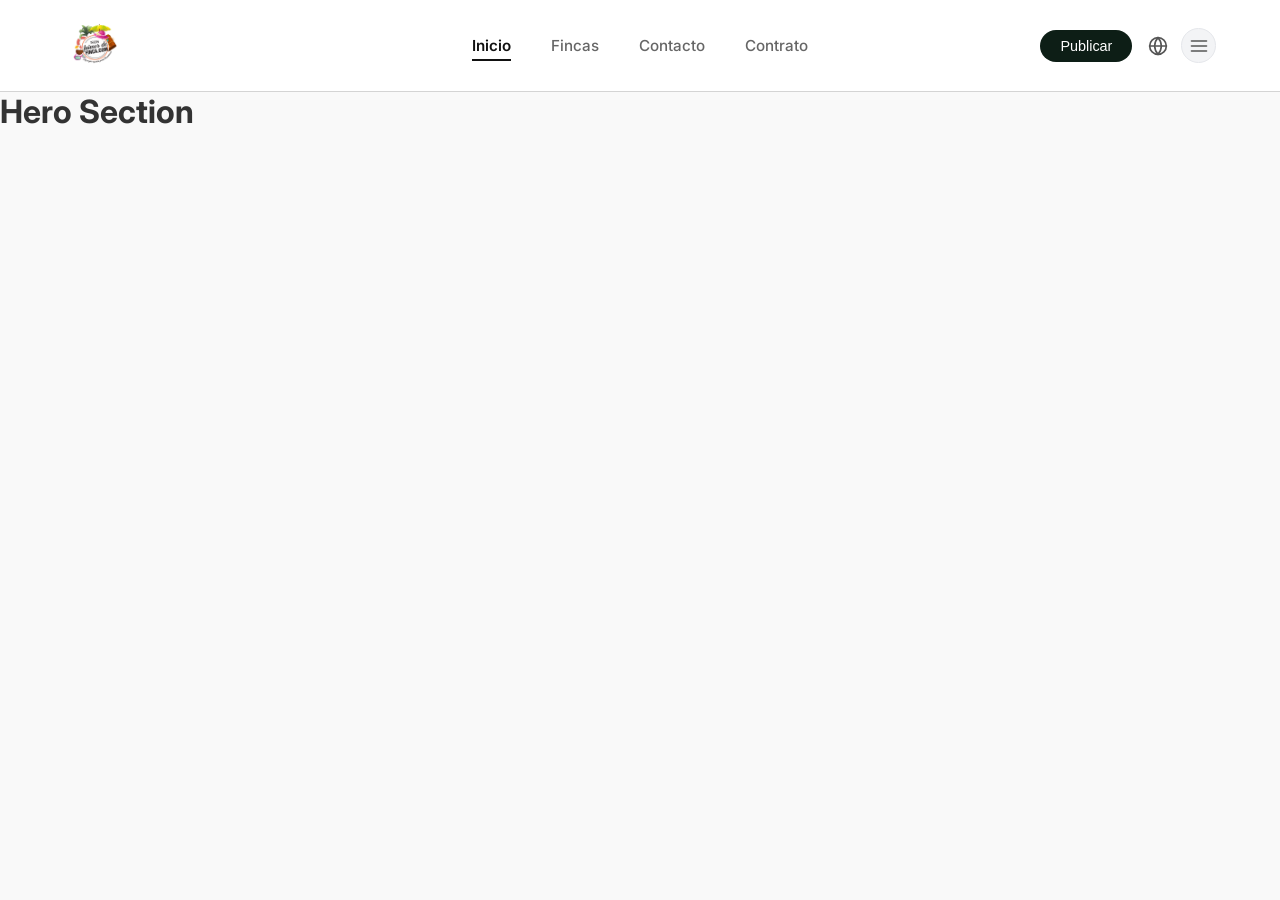
==== frontend/src/pages/auth/login.html @ cae6f1fe "Errors with nav, recording errors, and updating the css" ====
<!doctype html>
<html lang="en">

<head>
    <meta charset="UTF-8">
    <meta name="viewport"
        content="width=device-width, user-scalable=no, initial-scale=1.0, maximum-scale=1.0, minimum-scale=1.0">
    <meta http-equiv="X-UA-Compatible" content="ie=edge">
    <title>Nos Fuimos de Finca - Inicio de Sesión</title>
    <link href="https://fonts.googleapis.com/css2?family=Inter:wght@400;500;600&display=swap" rel="stylesheet">
    <link rel="stylesheet" href="./auth.css">
</head>

<body>
    <div class="ctx-c_nav">
        <nav class="ctx-nav_bar">
            <div class="ctx-c_nav_logo">
                <a href="index.html" class="logo">
                    <img src="/frontend/public/nf_logo_nf.png" alt="Nos Fuimos de Finca!">
                </a>
            </div>
            <div class="ctx-c_nav_main_options">
                <ul class="ctx-options">
                    <li class="active">Inicio</li>
                    <li>Fincas</li>
                    <li>Contacto</li>
                    <li>Contrato</li>
                </ul>
            </div>
            <div class="ctx-c_nav_actions">
                <button class="btn btn-dark">Publicar</button>
                <div class="nav-icons">
                    <details class="dropdown">
                        <summary>
                            <svg width="20" height="20" viewBox="0 0 24 24" fill="none" stroke="currentColor" stroke-width="2" stroke-linecap="round" stroke-linejoin="round"><circle cx="12" cy="12" r="10"></circle><line x1="2" y1="12" x2="22" y2="12"></line><path d="M12 2a15.3 15.3 0 0 1 4 10 15.3 15.3 0 0 1-4 10 15.3 15.3 0 0 1-4-10 15.3 15.3 0 0 1 4-10z"></path></svg>
                        </summary>
                        <ul>
                            <li><a href="#">Español</a></li>
                            <li><a href="#">English</a></li>
                        </ul>
                    </details>
                    <details class="dropdown">
                        <summary class="menu-btn">
                            <svg width="20" height="20" viewBox="0 0 24 24" fill="none" stroke="currentColor" stroke-width="2" stroke-linecap="round" stroke-linejoin="round"><line x1="3" y1="12" x2="21" y2="12"></line><line x1="3" y1="6" x2="21" y2="6"></line><line x1="3" y1="18" x2="21" y2="18"></line></svg>
                        </summary>
                        <ul>
                            <li><a href="#">Perfil</a></li>
                            <li><a href="#">Configuración</a></li>
                            <li><a href="#">Cerrar sesión</a></li>
                        </ul>
                    </details>
                </div>
            </div>
        </nav>
    </div>
    <div class="hero-section">
        <h1>Hero Section</h1>
    </div>
</body>

</html>
---- frontend/src/pages/auth/auth.css ----
/* Estructura de la pagina */

* {
    margin: 0;
    padding: 0;
    box-sizing: border-box;
}

html {
    width: 100%;
}

body {
    width: 100%;
    overflow-x: hidden;
}

body {
    font-family: 'Inter', sans-serif;
    background-color: #f9f9f9;
    color: #333;
}

/* Contenedor de la barra de navegación */

.ctx-c_nav {
    width: 100%;
    background-color: #ffffff;
    border-bottom: 1px solid #d4d4d4;
    position: sticky;
    z-index: 10;
}

.ctx-nav_bar {
    display: flex;
    align-items: center;
    margin: 0 auto;
    padding: 1rem 5%;
    /* Relative padding for better mobile/PC scaling */
    gap: 1rem;
}




/* Logo */

.ctx-c_nav_logo {
    flex: 1;
    display: flex;
    justify-content: flex-start;
}

.ctx-c_nav_logo .logo img {
    height: 55px;
    width: auto;
    object-fit: contain;
}

/* =========================================
   Main Navigation Links
========================================= */
.ctx-c_nav_main_options {
    display: flex;
    justify-content: center;
}

.ctx-options {
    display: flex;
    list-style: none;
    gap: 2.5rem;
}

.ctx-options li {
    font-size: 0.95rem;
    color: #666666;
    cursor: pointer;
    position: relative;
    font-weight: 500;
    transition: color 0.2s ease;
    white-space: nowrap;
    /* Prevents text from breaking into multiple lines */
}

.ctx-options li:hover {
    color: #111;
}

/* Active State matches the image */
.ctx-options li.active {
    color: #111;
    font-weight: 600;
}

.ctx-options li.active::after {
    content: '';
    position: absolute;
    bottom: -6px;
    left: 0;
    width: 100%;
    height: 2px;
    background-color: #111;
}

/* =========================================
   Right Actions (Button & Icons)
========================================= */
.ctx-c_nav_actions {
    flex: 1;
    display: flex;
    align-items: center;
    justify-content: flex-end;
    gap: 1rem;
}

/* Publicar Button */
.btn-dark {
    background-color: #0d1e16;
    color: #ffffff;
    border: none;
    padding: 0.5rem 1.25rem;
    border-radius: 50px;
    font-weight: 500;
    font-size: 0.9rem;
    cursor: pointer;
    transition: background-color 0.2s ease;
    white-space: nowrap;
}

.btn-dark:hover {
    background-color: #1a3c2c;
}

/* Icons Wrapper */
.nav-icons {
    display: flex;
    align-items: center;
    gap: 0.8rem;
}

/* Dropdowns */
.dropdown {
    position: relative;
}

.dropdown summary {
    list-style: none;
    cursor: pointer;
    display: flex;
    align-items: center;
    justify-content: center;
    color: #555;
    transition: color 0.2s ease;
}

.dropdown summary::-webkit-details-marker {
    display: none;
}

.dropdown summary:hover {
    color: #111;
}

.menu-btn {
    background-color: #f3f4f6;
    padding: 0.4rem;
    border-radius: 50%;
    border: 1px solid #e5e7eb;
}

.menu-btn:hover {
    box-shadow: 0 2px 5px rgba(0, 0, 0, 0.1);
}

.dropdown ul {
    position: absolute;
    top: 150%;
    right: 0;
    background: white;
    list-style: none;
    padding: 0.5rem 0;
    border-radius: 8px;
    box-shadow: 0 4px 12px rgba(0, 0, 0, 0.1);
    min-width: 150px;
    z-index: 10;
}

.dropdown ul li a {
    display: block;
    padding: 0.5rem 1rem;
    color: #333;
    text-decoration: none;
    font-size: 0.9rem;
}

.dropdown ul li a:hover {
    background-color: #f9f9f9;
}

/* =========================================
   Responsive Design (Media Queries)
========================================= */

/* Tablet & Smaller Screens */
@media screen and (max-width: 992px) {
    .ctx-options {
        gap: 1.5rem;
    }

    .ctx-nav_bar {
        padding: 1rem 4%;
    }
}

/* Mobile Devices */
@media screen and (max-width: 768px) {
    .ctx-c_nav_main_options {
        display: none;
        /* Hides the center menu on mobile to prevent layout breaking */
    }

    .ctx-nav_bar {
        padding: 0.8rem 1.5rem;
    }

    .btn-dark {
        padding: 0.4rem 1rem;
        font-size: 0.85rem;
    }

    .ctx-c_nav_logo .logo img {
        height: 35px;
        /* Scaled down slightly for mobile */
    }
}

@media screen and (max-width: 480px) {
    .ctx-nav_bar {
        padding: 0.8rem 1rem;
    }

    .nav-icons {
        gap: 0.5rem;
    }
}
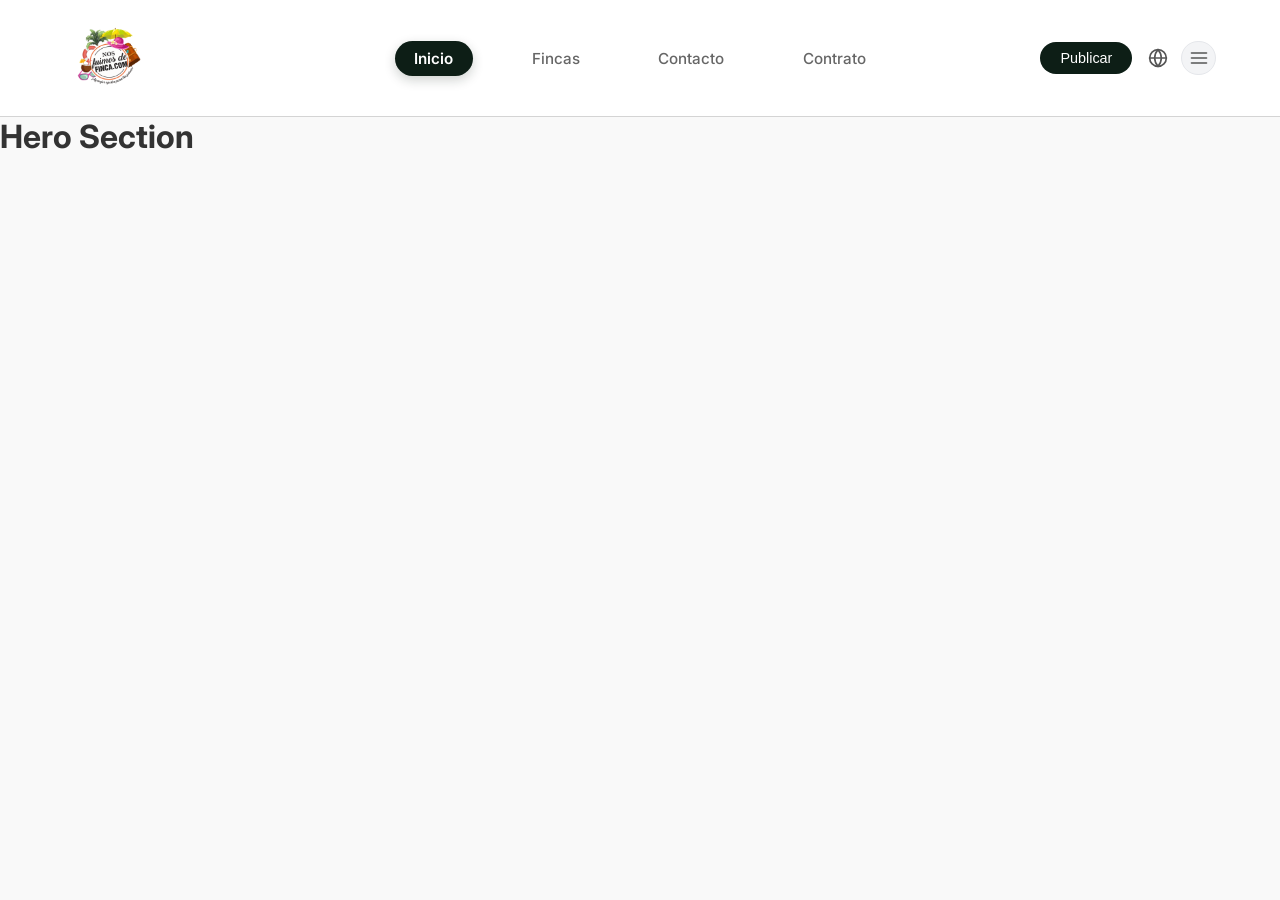
==== commit f92a2354: "Solving bugs with nav bar, and creating the login section" ====
--- a/frontend/src/pages/auth/login.html
+++ b/frontend/src/pages/auth/login.html
@@ -16,7 +16,7 @@
         <nav class="ctx-nav_bar">
             <div class="ctx-c_nav_logo">
                 <a href="index.html" class="logo">
-                    <img src="/frontend/public/nf_logo_nf.png" alt="Nos Fuimos de Finca!">
+                    <img src="/frontend/public/nf_logo_nf.png" alt="Nos Fuimos de Finca!" height="55px" width="auto">
                 </a>
             </div>
             <div class="ctx-c_nav_main_options">
@@ -32,7 +32,14 @@
                 <div class="nav-icons">
                     <details class="dropdown">
                         <summary>
-                            <svg width="20" height="20" viewBox="0 0 24 24" fill="none" stroke="currentColor" stroke-width="2" stroke-linecap="round" stroke-linejoin="round"><circle cx="12" cy="12" r="10"></circle><line x1="2" y1="12" x2="22" y2="12"></line><path d="M12 2a15.3 15.3 0 0 1 4 10 15.3 15.3 0 0 1-4 10 15.3 15.3 0 0 1-4-10 15.3 15.3 0 0 1 4-10z"></path></svg>
+                            <svg width="20" height="20" viewBox="0 0 24 24" fill="none" stroke="currentColor"
+                                stroke-width="2" stroke-linecap="round" stroke-linejoin="round">
+                                <circle cx="12" cy="12" r="10"></circle>
+                                <line x1="2" y1="12" x2="22" y2="12"></line>
+                                <path
+                                    d="M12 2a15.3 15.3 0 0 1 4 10 15.3 15.3 0 0 1-4 10 15.3 15.3 0 0 1-4-10 15.3 15.3 0 0 1 4-10z">
+                                </path>
+                            </svg>
                         </summary>
                         <ul>
                             <li><a href="#">Español</a></li>
@@ -41,7 +48,12 @@
                     </details>
                     <details class="dropdown">
                         <summary class="menu-btn">
-                            <svg width="20" height="20" viewBox="0 0 24 24" fill="none" stroke="currentColor" stroke-width="2" stroke-linecap="round" stroke-linejoin="round"><line x1="3" y1="12" x2="21" y2="12"></line><line x1="3" y1="6" x2="21" y2="6"></line><line x1="3" y1="18" x2="21" y2="18"></line></svg>
+                            <svg width="20" height="20" viewBox="0 0 24 24" fill="none" stroke="currentColor"
+                                stroke-width="2" stroke-linecap="round" stroke-linejoin="round">
+                                <line x1="3" y1="12" x2="21" y2="12"></line>
+                                <line x1="3" y1="6" x2="21" y2="6"></line>
+                                <line x1="3" y1="18" x2="21" y2="18"></line>
+                            </svg>
                         </summary>
                         <ul>
                             <li><a href="#">Perfil</a></li>
--- a/frontend/src/pages/auth/auth.css
+++ b/frontend/src/pages/auth/auth.css
@@ -36,12 +36,8 @@
     align-items: center;
     margin: 0 auto;
     padding: 1rem 5%;
-    /* Relative padding for better mobile/PC scaling */
     gap: 1rem;
 }
-
-
-
 
 /* Logo */
 
@@ -52,14 +48,14 @@
 }
 
 .ctx-c_nav_logo .logo img {
-    height: 55px;
+    height: 80px;
     width: auto;
     object-fit: contain;
 }
 
-/* =========================================
-   Main Navigation Links
-========================================= */
+/* Main Navigation Links */
+
+
 .ctx-c_nav_main_options {
     display: flex;
     justify-content: center;
@@ -77,29 +73,25 @@
     cursor: pointer;
     position: relative;
     font-weight: 500;
-    transition: color 0.2s ease;
+    transition: all 0.3s ease;
     white-space: nowrap;
+    padding: 0.5rem 1.2rem;
+    border-radius: 50px;
     /* Prevents text from breaking into multiple lines */
 }
 
 .ctx-options li:hover {
-    color: #111;
+    color: #0d1e16;
+    background-color: rgba(13, 30, 22, 0.05);
+    transform: translateY(-2px);
 }
 
 /* Active State matches the image */
 .ctx-options li.active {
-    color: #111;
+    color: #ffffff;
     font-weight: 600;
-}
-
-.ctx-options li.active::after {
-    content: '';
-    position: absolute;
-    bottom: -6px;
-    left: 0;
-    width: 100%;
-    height: 2px;
-    background-color: #111;
+    background-color: #0d1e16;
+    box-shadow: 0 4px 12px rgba(13, 30, 22, 0.2);
 }
 
 /* =========================================
@@ -215,12 +207,39 @@
 /* Mobile Devices */
 @media screen and (max-width: 768px) {
     .ctx-c_nav_main_options {
-        display: none;
-        /* Hides the center menu on mobile to prevent layout breaking */
+        order: 3;
+        flex: 1 1 100%;
+        margin-top: 1rem;
+        overflow-x: auto;
+        -webkit-overflow-scrolling: touch;
+        justify-content: flex-start;
+    }
+    
+    /* Scrollbar styling para mobile */
+    .ctx-c_nav_main_options::-webkit-scrollbar {
+        height: 4px;
+    }
+    .ctx-c_nav_main_options::-webkit-scrollbar-thumb {
+        background: #e5e7eb;
+        border-radius: 4px;
+    }
+
+    .ctx-options {
+        gap: 1.5rem;
+        justify-content: flex-start;
+        width: max-content;
+        padding: 0.5rem 1rem 1rem 1rem;
+        margin: 0;
+    }
+
+    .ctx-options li {
+        font-size: 1.15rem;
+        padding: 0.6rem 1.5rem;
     }
 
     .ctx-nav_bar {
         padding: 0.8rem 1.5rem;
+        flex-wrap: wrap;
     }
 
     .btn-dark {
@@ -229,7 +248,7 @@
     }
 
     .ctx-c_nav_logo .logo img {
-        height: 35px;
+        height: 60px;
         /* Scaled down slightly for mobile */
     }
 }
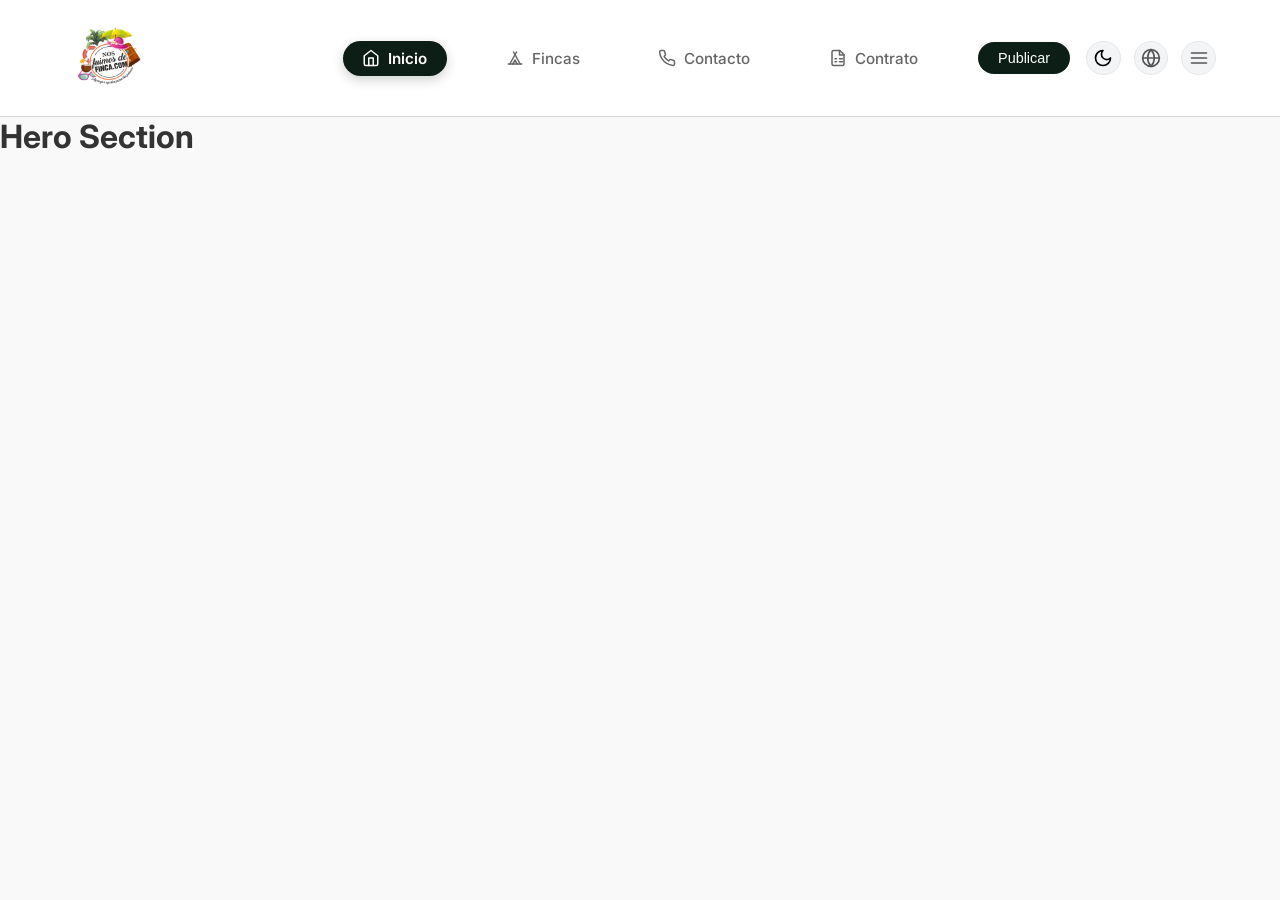
==== commit 333b34c6: "Adding icons to nav bar and new options to nav" ====
--- a/frontend/src/pages/auth/login.html
+++ b/frontend/src/pages/auth/login.html
@@ -8,7 +8,7 @@
     <meta http-equiv="X-UA-Compatible" content="ie=edge">
     <title>Nos Fuimos de Finca - Inicio de Sesión</title>
     <link href="https://fonts.googleapis.com/css2?family=Inter:wght@400;500;600&display=swap" rel="stylesheet">
-    <link rel="stylesheet" href="./auth.css">
+    <link rel="stylesheet" href="./login.css">
 </head>
 
 <body>
@@ -21,17 +21,60 @@
             </div>
             <div class="ctx-c_nav_main_options">
                 <ul class="ctx-options">
-                    <li class="active">Inicio</li>
-                    <li>Fincas</li>
-                    <li>Contacto</li>
-                    <li>Contrato</li>
+                    <li class="active">
+                        <svg width="18" height="18" viewBox="0 0 24 24" fill="none" stroke="currentColor"
+                            stroke-width="2" stroke-linecap="round" stroke-linejoin="round">
+                            <path d="m3 9 9-7 9 7v11a2 2 0 0 1-2 2H5a2 2 0 0 1-2-2z" />
+                            <polyline points="9 22 9 12 15 12 15 22" />
+                        </svg>
+                        Inicio
+                    </li>
+                    <li>
+                        <svg width="18" height="18" viewBox="0 0 24 24" fill="none" stroke="currentColor"
+                            stroke-width="2" stroke-linecap="round" stroke-linejoin="round">
+                            <path d="M19 20 10 4" />
+                            <path d="m5 20 9-16" />
+                            <path d="M3 20h18" />
+                            <path d="m12 15-3 5" />
+                            <path d="m12 15 3 5" />
+                        </svg>
+                        Fincas
+                    </li>
+                    <li>
+                        <svg width="18" height="18" viewBox="0 0 24 24" fill="none" stroke="currentColor"
+                            stroke-width="2" stroke-linecap="round" stroke-linejoin="round">
+                            <path
+                                d="M22 16.92v3a2 2 0 0 1-2.18 2 19.79 19.79 0 0 1-8.63-3.07 19.5 19.5 0 0 1-6-6 19.79 19.79 0 0 1-3.07-8.67A2 2 0 0 1 4.11 2h3a2 2 0 0 1 2 1.72 12.84 12.84 0 0 0 .7 2.81 2 2 0 0 1-.45 2.11L8.09 9.91a16 16 0 0 0 6 6l1.27-1.27a2 2 0 0 1 2.11-.45 12.84 12.84 0 0 0 2.81.7A2 2 0 0 1 22 16.92z" />
+                        </svg>
+                        Contacto
+                    </li>
+                    <li>
+                        <svg width="18" height="18" viewBox="0 0 24 24" fill="none" stroke="currentColor"
+                            stroke-width="2" stroke-linecap="round" stroke-linejoin="round">
+                            <path d="M14.5 2H6a2 2 0 0 0-2 2v16a2 2 0 0 0 2 2h12a2 2 0 0 0 2-2V7.5L14.5 2z" />
+                            <polyline points="14 2 14 8 20 8" />
+                            <path d="M8 13h2" />
+                            <path d="M8 17h2" />
+                            <path d="M14 13h4" />
+                            <path d="M14 17h4" />
+                        </svg>
+                        Contrato
+                    </li>
                 </ul>
             </div>
             <div class="ctx-c_nav_actions">
                 <button class="btn btn-dark">Publicar</button>
                 <div class="nav-icons">
-                    <details class="dropdown">
-                        <summary>
+                    <!-- Botón de Modo Oscuro/Claro -->
+                    <button class="theme-toggle menu-btn" aria-label="Cambiar tema">
+                        <svg class="moon-icon" width="20" height="20" viewBox="0 0 24 24" fill="none"
+                            stroke="currentColor" stroke-width="2" stroke-linecap="round" stroke-linejoin="round">
+                            <path d="M12 3a6 6 0 0 0 9 9 9 9 0 1 1-9-9Z" />
+                        </svg>
+                    </button>
+
+                    <div class="dropdown">
+                        <div class="dropdown-trigger menu-btn">
                             <svg width="20" height="20" viewBox="0 0 24 24" fill="none" stroke="currentColor"
                                 stroke-width="2" stroke-linecap="round" stroke-linejoin="round">
                                 <circle cx="12" cy="12" r="10"></circle>
@@ -40,27 +83,26 @@
                                     d="M12 2a15.3 15.3 0 0 1 4 10 15.3 15.3 0 0 1-4 10 15.3 15.3 0 0 1-4-10 15.3 15.3 0 0 1 4-10z">
                                 </path>
                             </svg>
-                        </summary>
+                        </div>
                         <ul>
                             <li><a href="#">Español</a></li>
                             <li><a href="#">English</a></li>
                         </ul>
-                    </details>
-                    <details class="dropdown">
-                        <summary class="menu-btn">
+                    </div>
+                    <div class="dropdown">
+                        <div class="dropdown-trigger menu-btn">
                             <svg width="20" height="20" viewBox="0 0 24 24" fill="none" stroke="currentColor"
                                 stroke-width="2" stroke-linecap="round" stroke-linejoin="round">
                                 <line x1="3" y1="12" x2="21" y2="12"></line>
                                 <line x1="3" y1="6" x2="21" y2="6"></line>
                                 <line x1="3" y1="18" x2="21" y2="18"></line>
                             </svg>
-                        </summary>
+                        </div>
                         <ul>
-                            <li><a href="#">Perfil</a></li>
-                            <li><a href="#">Configuración</a></li>
-                            <li><a href="#">Cerrar sesión</a></li>
+                            <li><a href="#">Iniciar Sesion</a></li>
+                            <li><a href="#">Registrarse</a></li>
                         </ul>
-                    </details>
+                    </div>
                 </div>
             </div>
         </nav>
--- a/frontend/src/pages/auth/login.css
+++ b/frontend/src/pages/auth/login.css
@@ -0,0 +1,287 @@
+/* Estructura de la pagina */
+
+* {
+    margin: 0;
+    padding: 0;
+    box-sizing: border-box;
+}
+
+html {
+    width: 100%;
+}
+
+body {
+    width: 100%;
+    overflow-x: hidden;
+}
+
+body {
+    font-family: 'Inter', sans-serif;
+    background-color: #f9f9f9;
+    color: #333;
+}
+
+/* Contenedor de la barra de navegación */
+
+.ctx-c_nav {
+    width: 100%;
+    background-color: #ffffff;
+    border-bottom: 1px solid #d4d4d4;
+    position: sticky;
+    z-index: 10;
+}
+
+.ctx-nav_bar {
+    display: flex;
+    align-items: center;
+    margin: 0 auto;
+    padding: 1rem 5%;
+    gap: 1rem;
+}
+
+/* Logo */
+
+.ctx-c_nav_logo {
+    flex: 1;
+    display: flex;
+    justify-content: flex-start;
+}
+
+.ctx-c_nav_logo .logo img {
+    height: 80px;
+    width: auto;
+    object-fit: contain;
+}
+
+/* Main Navigation Links */
+
+
+.ctx-c_nav_main_options {
+    display: flex;
+    justify-content: center;
+}
+
+.ctx-options {
+    display: flex;
+    list-style: none;
+    gap: 2.5rem;
+}
+
+.ctx-options li {
+    display: flex;
+    align-items: center;
+    gap: 0.5rem;
+    font-size: 0.95rem;
+    color: #666666;
+    cursor: pointer;
+    position: relative;
+    font-weight: 500;
+    transition: all 0.3s ease;
+    white-space: nowrap;
+    padding: 0.5rem 1.2rem;
+    border-radius: 50px;
+}
+
+.ctx-options li:hover {
+    color: #0d1e16;
+    background-color: rgba(13, 30, 22, 0.05);
+    transform: translateY(-2px);
+}
+
+/* Active State matches the image */
+.ctx-options li.active {
+    color: #ffffff;
+    font-weight: 600;
+    background-color: #0d1e16;
+    box-shadow: 0 4px 12px rgba(13, 30, 22, 0.2);
+}
+
+/* =========================================
+   Right Actions (Button & Icons)
+========================================= */
+.ctx-c_nav_actions {
+    flex: 1;
+    display: flex;
+    align-items: center;
+    justify-content: flex-end;
+    gap: 1rem;
+}
+
+/* Publicar Button */
+.btn-dark {
+    background-color: #0d1e16;
+    color: #ffffff;
+    border: none;
+    padding: 0.5rem 1.25rem;
+    border-radius: 50px;
+    font-weight: 500;
+    font-size: 0.9rem;
+    cursor: pointer;
+    transition: background-color 0.2s ease;
+    white-space: nowrap;
+}
+
+.btn-dark:hover {
+    background-color: #1a3c2c;
+}
+
+/* Icons Wrapper */
+.nav-icons {
+    display: flex;
+    align-items: center;
+    gap: 0.8rem;
+}
+
+/* Dropdowns */
+.dropdown {
+    position: relative;
+}
+
+.dropdown-trigger {
+    cursor: pointer;
+    display: flex;
+    align-items: center;
+    justify-content: center;
+    color: #555;
+    transition: color 0.2s ease;
+}
+
+.dropdown-trigger:hover {
+    color: #111;
+}
+
+.menu-btn {
+    background-color: #f3f4f6;
+    padding: 0.4rem;
+    border-radius: 50%;
+    border: 1px solid #e5e7eb;
+    cursor: pointer;
+    display: flex;
+    align-items: center;
+    justify-content: center;
+}
+
+.menu-btn:hover {
+    box-shadow: 0 2px 5px rgba(0, 0, 0, 0.1);
+}
+
+.dropdown ul {
+    position: absolute;
+    top: 100%;
+    right: 0;
+    background: white;
+    list-style: none;
+    padding: 0.5rem 0;
+    margin-top: 0.5rem;
+    border-radius: 8px;
+    box-shadow: 0 4px 12px rgba(0, 0, 0, 0.1);
+    min-width: 150px;
+    z-index: 10;
+    
+    visibility: hidden;
+    opacity: 0;
+    transform: translateY(10px);
+    transition: all 0.2s ease;
+}
+
+/* Puente invisible para mantener el hover en el espacio vacío */
+.dropdown ul::before {
+    content: '';
+    position: absolute;
+    top: -0.5rem;
+    left: 0;
+    width: 100%;
+    height: 0.5rem;
+}
+
+.dropdown:hover ul {
+    visibility: visible;
+    opacity: 1;
+    transform: translateY(0);
+}
+
+.dropdown ul li a {
+    display: block;
+    padding: 0.5rem 1rem;
+    color: #333;
+    text-decoration: none;
+    font-size: 0.9rem;
+}
+
+.dropdown ul li a:hover {
+    background-color: #f9f9f9;
+}
+
+/* =========================================
+   Responsive Design (Media Queries)
+========================================= */
+
+/* Tablet & Smaller Screens */
+@media screen and (max-width: 992px) {
+    .ctx-options {
+        gap: 1.5rem;
+    }
+
+    .ctx-nav_bar {
+        padding: 1rem 4%;
+    }
+}
+
+/* Mobile Devices */
+@media screen and (max-width: 768px) {
+    .ctx-c_nav_main_options {
+        order: 3;
+        flex: 1 1 100%;
+        margin-top: 1rem;
+        overflow-x: auto;
+        -webkit-overflow-scrolling: touch;
+        justify-content: flex-start;
+    }
+    
+    /* Scrollbar styling para mobile */
+    .ctx-c_nav_main_options::-webkit-scrollbar {
+        height: 4px;
+    }
+    .ctx-c_nav_main_options::-webkit-scrollbar-thumb {
+        background: #e5e7eb;
+        border-radius: 4px;
+    }
+
+    .ctx-options {
+        gap: 1.5rem;
+        justify-content: flex-start;
+        width: max-content;
+        padding: 0.5rem 1rem 1rem 1rem;
+        margin: 0;
+    }
+
+    .ctx-options li {
+        font-size: 1.15rem;
+        padding: 0.6rem 1.5rem;
+    }
+
+    .ctx-nav_bar {
+        padding: 0.8rem 1.5rem;
+        flex-wrap: wrap;
+    }
+
+    .btn-dark {
+        padding: 0.4rem 1rem;
+        font-size: 0.85rem;
+    }
+
+    .ctx-c_nav_logo .logo img {
+        height: 60px;
+        /* Scaled down slightly for mobile */
+    }
+}
+
+@media screen and (max-width: 480px) {
+    .ctx-nav_bar {
+        padding: 0.8rem 1rem;
+    }
+
+    .nav-icons {
+        gap: 0.5rem;
+    }
+}
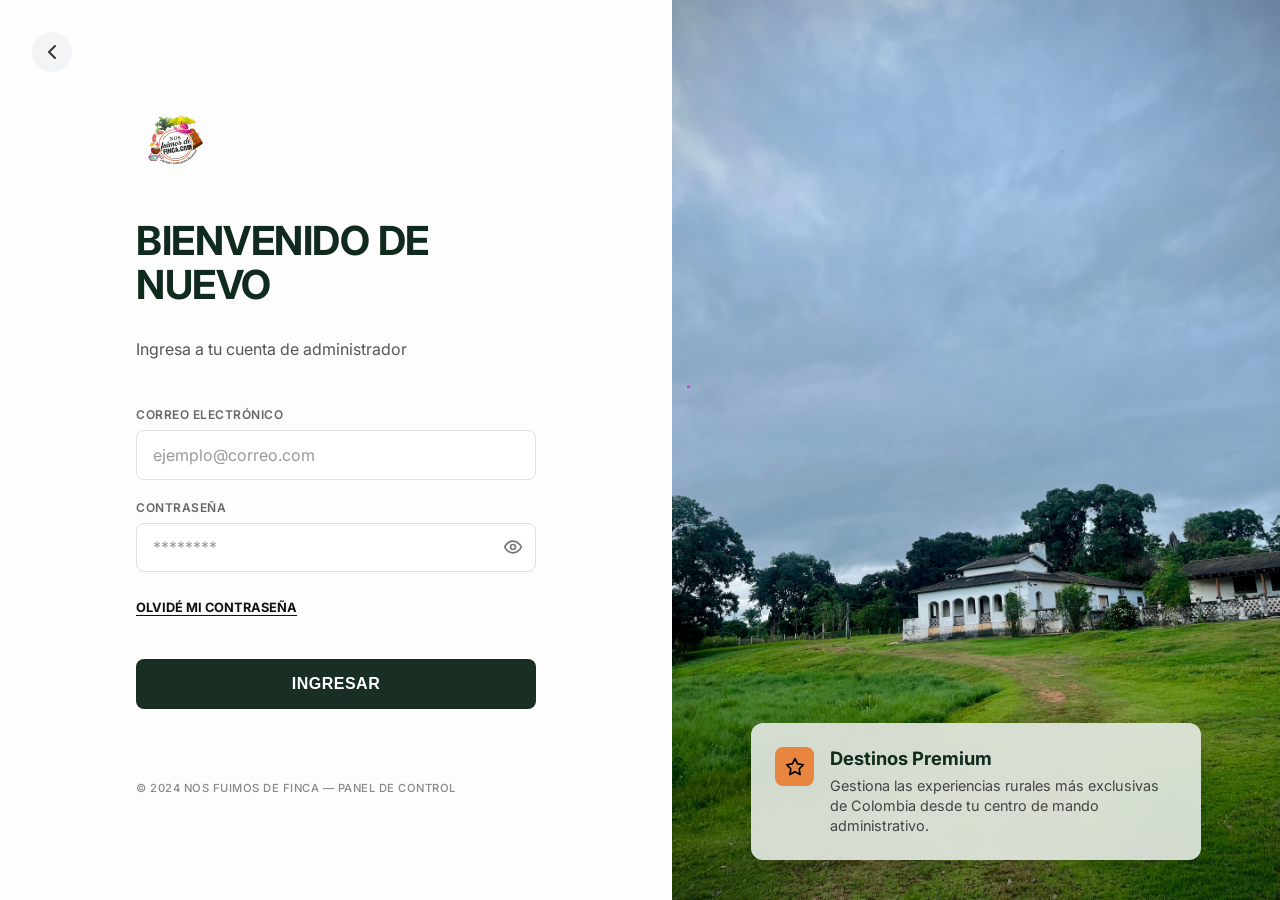
==== commit ae8a2eda: "Loggin adding" ====
--- a/frontend/src/pages/auth/login.html
+++ b/frontend/src/pages/auth/login.html
@@ -7,109 +7,71 @@
         content="width=device-width, user-scalable=no, initial-scale=1.0, maximum-scale=1.0, minimum-scale=1.0">
     <meta http-equiv="X-UA-Compatible" content="ie=edge">
     <title>Nos Fuimos de Finca - Inicio de Sesión</title>
-    <link href="https://fonts.googleapis.com/css2?family=Inter:wght@400;500;600&display=swap" rel="stylesheet">
+    <link href="https://fonts.googleapis.com/css2?family=Inter:wght@400;500;600;700&display=swap" rel="stylesheet">
     <link rel="stylesheet" href="./login.css">
 </head>
 
 <body>
-    <div class="ctx-c_nav">
-        <nav class="ctx-nav_bar">
-            <div class="ctx-c_nav_logo">
-                <a href="index.html" class="logo">
-                    <img src="/frontend/public/nf_logo_nf.png" alt="Nos Fuimos de Finca!" height="55px" width="auto">
-                </a>
+    <main class="auth-split">
+        <!-- Botón Volver -->
+        <a href="index.html" class="back-arrow" aria-label="Volver">
+            <svg width="24" height="24" viewBox="0 0 24 24" fill="none" stroke="currentColor" stroke-width="2" stroke-linecap="round" stroke-linejoin="round"><path d="m15 18-6-6 6-6"/></svg>
+        </a>
+        
+        <div class="auth-split-login">
+            <div class="login-form-container">
+                <div class="login-logo">
+                    <img src="/frontend/public/nf_logo_nf.png" alt="Nos Fuimos de Finca">
+                </div>
+                
+                <h1 class="login-title">BIENVENIDO DE<br>NUEVO</h1>
+                <p class="login-subtitle">Ingresa a tu cuenta de administrador</p>
+                
+                <form action="#" method="POST" class="login-form">
+                    <div class="form-group">
+                        <label for="email">CORREO ELECTRÓNICO</label>
+                        <input type="email" id="email" name="email" placeholder="ejemplo@correo.com" autocomplete="email" required>
+                    </div>
+                    
+                    <div class="form-group">
+                        <label for="password">CONTRASEÑA</label>
+                        <div class="password-wrapper">
+                            <input type="password" id="password" name="password" placeholder="********" autocomplete="current-password" required>
+                            <button type="button" class="toggle-password" aria-label="Mostrar contraseña">
+                                <svg width="20" height="20" viewBox="0 0 24 24" fill="none" stroke="currentColor" stroke-width="2" stroke-linecap="round" stroke-linejoin="round"><path d="M2 12s3-7 10-7 10 7 10 7-3 7-10 7-10-7-10-7Z"/><circle cx="12" cy="12" r="3"/></svg>
+                            </button>
+                        </div>
+                    </div>
+                    
+                    <a href="#" class="forgot-password">OLVIDÉ MI CONTRASEÑA</a>
+                    
+                    <button type="submit" class="btn-submit">INGRESAR</button>
+                </form>
+                
+                <p class="login-footer">© 2024 NOS FUIMOS DE FINCA — PANEL DE CONTROL</p>
             </div>
-            <div class="ctx-c_nav_main_options">
-                <ul class="ctx-options">
-                    <li class="active">
-                        <svg width="18" height="18" viewBox="0 0 24 24" fill="none" stroke="currentColor"
-                            stroke-width="2" stroke-linecap="round" stroke-linejoin="round">
-                            <path d="m3 9 9-7 9 7v11a2 2 0 0 1-2 2H5a2 2 0 0 1-2-2z" />
-                            <polyline points="9 22 9 12 15 12 15 22" />
-                        </svg>
-                        Inicio
-                    </li>
-                    <li>
-                        <svg width="18" height="18" viewBox="0 0 24 24" fill="none" stroke="currentColor"
-                            stroke-width="2" stroke-linecap="round" stroke-linejoin="round">
-                            <path d="M19 20 10 4" />
-                            <path d="m5 20 9-16" />
-                            <path d="M3 20h18" />
-                            <path d="m12 15-3 5" />
-                            <path d="m12 15 3 5" />
-                        </svg>
-                        Fincas
-                    </li>
-                    <li>
-                        <svg width="18" height="18" viewBox="0 0 24 24" fill="none" stroke="currentColor"
-                            stroke-width="2" stroke-linecap="round" stroke-linejoin="round">
-                            <path
-                                d="M22 16.92v3a2 2 0 0 1-2.18 2 19.79 19.79 0 0 1-8.63-3.07 19.5 19.5 0 0 1-6-6 19.79 19.79 0 0 1-3.07-8.67A2 2 0 0 1 4.11 2h3a2 2 0 0 1 2 1.72 12.84 12.84 0 0 0 .7 2.81 2 2 0 0 1-.45 2.11L8.09 9.91a16 16 0 0 0 6 6l1.27-1.27a2 2 0 0 1 2.11-.45 12.84 12.84 0 0 0 2.81.7A2 2 0 0 1 22 16.92z" />
-                        </svg>
-                        Contacto
-                    </li>
-                    <li>
-                        <svg width="18" height="18" viewBox="0 0 24 24" fill="none" stroke="currentColor"
-                            stroke-width="2" stroke-linecap="round" stroke-linejoin="round">
-                            <path d="M14.5 2H6a2 2 0 0 0-2 2v16a2 2 0 0 0 2 2h12a2 2 0 0 0 2-2V7.5L14.5 2z" />
-                            <polyline points="14 2 14 8 20 8" />
-                            <path d="M8 13h2" />
-                            <path d="M8 17h2" />
-                            <path d="M14 13h4" />
-                            <path d="M14 17h4" />
-                        </svg>
-                        Contrato
-                    </li>
-                </ul>
+        </div>
+        
+        <div class="auth-split-media">
+            <div class="carousel">
+                <img src="/frontend/public/pexels-angelo-2150545840-31840890.jpg" class="carousel-img active" alt="Destino 1" fetchpriority="high">
+                <img src="/frontend/public/pexels-jean-paul-montanaro-49563862-14510506.jpg" class="carousel-img" alt="Destino 2" loading="lazy">
+                <img src="/frontend/public/pexels-santiagob-9408324.jpg" class="carousel-img" alt="Destino 3" loading="lazy">
             </div>
-            <div class="ctx-c_nav_actions">
-                <button class="btn btn-dark">Publicar</button>
-                <div class="nav-icons">
-                    <!-- Botón de Modo Oscuro/Claro -->
-                    <button class="theme-toggle menu-btn" aria-label="Cambiar tema">
-                        <svg class="moon-icon" width="20" height="20" viewBox="0 0 24 24" fill="none"
-                            stroke="currentColor" stroke-width="2" stroke-linecap="round" stroke-linejoin="round">
-                            <path d="M12 3a6 6 0 0 0 9 9 9 9 0 1 1-9-9Z" />
-                        </svg>
-                    </button>
-
-                    <div class="dropdown">
-                        <div class="dropdown-trigger menu-btn">
-                            <svg width="20" height="20" viewBox="0 0 24 24" fill="none" stroke="currentColor"
-                                stroke-width="2" stroke-linecap="round" stroke-linejoin="round">
-                                <circle cx="12" cy="12" r="10"></circle>
-                                <line x1="2" y1="12" x2="22" y2="12"></line>
-                                <path
-                                    d="M12 2a15.3 15.3 0 0 1 4 10 15.3 15.3 0 0 1-4 10 15.3 15.3 0 0 1-4-10 15.3 15.3 0 0 1 4-10z">
-                                </path>
-                            </svg>
-                        </div>
-                        <ul>
-                            <li><a href="#">Español</a></li>
-                            <li><a href="#">English</a></li>
-                        </ul>
-                    </div>
-                    <div class="dropdown">
-                        <div class="dropdown-trigger menu-btn">
-                            <svg width="20" height="20" viewBox="0 0 24 24" fill="none" stroke="currentColor"
-                                stroke-width="2" stroke-linecap="round" stroke-linejoin="round">
-                                <line x1="3" y1="12" x2="21" y2="12"></line>
-                                <line x1="3" y1="6" x2="21" y2="6"></line>
-                                <line x1="3" y1="18" x2="21" y2="18"></line>
-                            </svg>
-                        </div>
-                        <ul>
-                            <li><a href="#">Iniciar Sesion</a></li>
-                            <li><a href="#">Registrarse</a></li>
-                        </ul>
-                    </div>
+            
+            <div class="premium-card">
+                <div class="card-icon">
+                    <svg width="20" height="20" viewBox="0 0 24 24" fill="none" stroke="#000000" stroke-width="2" stroke-linecap="round" stroke-linejoin="round"><polygon points="12 2 15.09 8.26 22 9.27 17 14.14 18.18 21.02 12 17.77 5.82 21.02 7 14.14 2 9.27 8.91 8.26 12 2"/></svg>
+                </div>
+                <div class="card-content">
+                    <h3>Destinos Premium</h3>
+                    <p>Gestiona las experiencias rurales más exclusivas de Colombia desde tu centro de mando administrativo.</p>
                 </div>
             </div>
-        </nav>
-    </div>
-    <div class="hero-section">
-        <h1>Hero Section</h1>
-    </div>
+        </div>
+    </main>
+
+    <script src="login.js" defer></script>
 </body>
 
 </html>
--- a/frontend/src/pages/auth/login.css
+++ b/frontend/src/pages/auth/login.css
@@ -1,287 +1,288 @@
-/* Estructura de la pagina */
-
-* {
-    margin: 0;
-    padding: 0;
-    box-sizing: border-box;
-}
-
-html {
-    width: 100%;
-}
-
-body {
-    width: 100%;
-    overflow-x: hidden;
-}
-
-body {
-    font-family: 'Inter', sans-serif;
-    background-color: #f9f9f9;
-    color: #333;
-}
-
-/* Contenedor de la barra de navegación */
-
-.ctx-c_nav {
-    width: 100%;
-    background-color: #ffffff;
-    border-bottom: 1px solid #d4d4d4;
-    position: sticky;
-    z-index: 10;
-}
-
-.ctx-nav_bar {
-    display: flex;
-    align-items: center;
-    margin: 0 auto;
-    padding: 1rem 5%;
-    gap: 1rem;
-}
-
-/* Logo */
-
-.ctx-c_nav_logo {
-    flex: 1;
-    display: flex;
-    justify-content: flex-start;
-}
-
-.ctx-c_nav_logo .logo img {
-    height: 80px;
-    width: auto;
-    object-fit: contain;
-}
-
-/* Main Navigation Links */
-
-
-.ctx-c_nav_main_options {
-    display: flex;
-    justify-content: center;
-}
-
-.ctx-options {
-    display: flex;
-    list-style: none;
-    gap: 2.5rem;
-}
-
-.ctx-options li {
-    display: flex;
-    align-items: center;
-    gap: 0.5rem;
-    font-size: 0.95rem;
-    color: #666666;
-    cursor: pointer;
-    position: relative;
-    font-weight: 500;
-    transition: all 0.3s ease;
-    white-space: nowrap;
-    padding: 0.5rem 1.2rem;
-    border-radius: 50px;
-}
-
-.ctx-options li:hover {
-    color: #0d1e16;
-    background-color: rgba(13, 30, 22, 0.05);
-    transform: translateY(-2px);
-}
-
-/* Active State matches the image */
-.ctx-options li.active {
-    color: #ffffff;
-    font-weight: 600;
-    background-color: #0d1e16;
-    box-shadow: 0 4px 12px rgba(13, 30, 22, 0.2);
-}
-
-/* =========================================
-   Right Actions (Button & Icons)
-========================================= */
-.ctx-c_nav_actions {
-    flex: 1;
-    display: flex;
-    align-items: center;
-    justify-content: flex-end;
-    gap: 1rem;
-}
-
-/* Publicar Button */
-.btn-dark {
-    background-color: #0d1e16;
-    color: #ffffff;
-    border: none;
-    padding: 0.5rem 1.25rem;
-    border-radius: 50px;
-    font-weight: 500;
-    font-size: 0.9rem;
-    cursor: pointer;
-    transition: background-color 0.2s ease;
-    white-space: nowrap;
-}
-
-.btn-dark:hover {
-    background-color: #1a3c2c;
-}
-
-/* Icons Wrapper */
-.nav-icons {
-    display: flex;
-    align-items: center;
-    gap: 0.8rem;
-}
-
-/* Dropdowns */
-.dropdown {
-    position: relative;
-}
-
-.dropdown-trigger {
-    cursor: pointer;
-    display: flex;
-    align-items: center;
-    justify-content: center;
-    color: #555;
-    transition: color 0.2s ease;
-}
-
-.dropdown-trigger:hover {
-    color: #111;
-}
-
-.menu-btn {
-    background-color: #f3f4f6;
-    padding: 0.4rem;
-    border-radius: 50%;
-    border: 1px solid #e5e7eb;
-    cursor: pointer;
-    display: flex;
-    align-items: center;
-    justify-content: center;
-}
-
-.menu-btn:hover {
-    box-shadow: 0 2px 5px rgba(0, 0, 0, 0.1);
-}
-
-.dropdown ul {
-    position: absolute;
-    top: 100%;
-    right: 0;
-    background: white;
-    list-style: none;
-    padding: 0.5rem 0;
-    margin-top: 0.5rem;
-    border-radius: 8px;
-    box-shadow: 0 4px 12px rgba(0, 0, 0, 0.1);
-    min-width: 150px;
-    z-index: 10;
-    
-    visibility: hidden;
-    opacity: 0;
-    transform: translateY(10px);
-    transition: all 0.2s ease;
-}
-
-/* Puente invisible para mantener el hover en el espacio vacío */
-.dropdown ul::before {
-    content: '';
-    position: absolute;
-    top: -0.5rem;
-    left: 0;
-    width: 100%;
-    height: 0.5rem;
-}
-
-.dropdown:hover ul {
-    visibility: visible;
-    opacity: 1;
-    transform: translateY(0);
-}
-
-.dropdown ul li a {
-    display: block;
-    padding: 0.5rem 1rem;
-    color: #333;
-    text-decoration: none;
-    font-size: 0.9rem;
-}
-
-.dropdown ul li a:hover {
-    background-color: #f9f9f9;
-}
-
-/* =========================================
-   Responsive Design (Media Queries)
-========================================= */
-
-/* Tablet & Smaller Screens */
-@media screen and (max-width: 992px) {
-    .ctx-options {
-        gap: 1.5rem;
-    }
-
-    .ctx-nav_bar {
-        padding: 1rem 4%;
-    }
-}
-
-/* Mobile Devices */
-@media screen and (max-width: 768px) {
-    .ctx-c_nav_main_options {
-        order: 3;
-        flex: 1 1 100%;
-        margin-top: 1rem;
-        overflow-x: auto;
-        -webkit-overflow-scrolling: touch;
-        justify-content: flex-start;
-    }
-    
-    /* Scrollbar styling para mobile */
-    .ctx-c_nav_main_options::-webkit-scrollbar {
-        height: 4px;
-    }
-    .ctx-c_nav_main_options::-webkit-scrollbar-thumb {
-        background: #e5e7eb;
-        border-radius: 4px;
-    }
-
-    .ctx-options {
-        gap: 1.5rem;
-        justify-content: flex-start;
-        width: max-content;
-        padding: 0.5rem 1rem 1rem 1rem;
-        margin: 0;
-    }
-
-    .ctx-options li {
-        font-size: 1.15rem;
-        padding: 0.6rem 1.5rem;
-    }
-
-    .ctx-nav_bar {
-        padding: 0.8rem 1.5rem;
-        flex-wrap: wrap;
-    }
-
-    .btn-dark {
-        padding: 0.4rem 1rem;
-        font-size: 0.85rem;
-    }
-
-    .ctx-c_nav_logo .logo img {
-        height: 60px;
-        /* Scaled down slightly for mobile */
-    }
-}
-
-@media screen and (max-width: 480px) {
-    .ctx-nav_bar {
-        padding: 0.8rem 1rem;
-    }
-
-    .nav-icons {
-        gap: 0.5rem;
-    }
-}+/* Estructura de la pagina */
+
+* {
+    margin: 0;
+    padding: 0;
+    box-sizing: border-box;
+}
+
+html {
+    width: 100%;
+}
+
+body {
+    width: 100%;
+    overflow-x: hidden;
+    font-family: 'Inter', sans-serif;
+    background-color: #f9f9f9;
+    color: #333;
+}
+
+/* =========================================
+   AUTH SPLIT LAYOUT
+========================================= */
+.auth-split {
+    display: flex;
+    min-height: 100vh;
+    width: 100%;
+}
+
+/* BACK ARROW */
+.back-arrow {
+    position: absolute;
+    top: 2rem;
+    left: 2rem;
+    width: 40px;
+    height: 40px;
+    background-color: #f3f4f6;
+    border-radius: 50%;
+    display: flex;
+    align-items: center;
+    justify-content: center;
+    color: #333;
+    text-decoration: none;
+    transition: all 0.3s ease;
+    z-index: 10;
+}
+.back-arrow:hover {
+    background-color: #e5e7eb;
+    transform: translateX(-3px);
+}
+
+/* LEFT SIDE - LOGIN */
+.auth-split-login {
+    flex: 1;
+    display: flex;
+    flex-direction: column;
+    justify-content: center;
+    align-items: center;
+    padding: 3rem 2rem;
+    background-color: #fdfdfd;
+    position: relative;
+}
+
+.login-form-container {
+    width: 100%;
+    max-width: 400px;
+    display: flex;
+    flex-direction: column;
+    gap: 1.5rem;
+}
+
+.login-logo {
+    margin-bottom: 1rem;
+}
+.login-logo img {
+    height: 70px;
+    width: auto;
+    object-fit: contain;
+}
+
+.login-title {
+    font-size: 2.5rem;
+    font-weight: 700;
+    color: #102a1e;
+    line-height: 1.1;
+    margin-bottom: 0.5rem;
+    letter-spacing: -0.5px;
+}
+
+.login-subtitle {
+    font-size: 1rem;
+    color: #555;
+    margin-bottom: 1.5rem;
+}
+
+.login-form {
+    display: flex;
+    flex-direction: column;
+    gap: 1.25rem;
+}
+
+.form-group {
+    display: flex;
+    flex-direction: column;
+    gap: 0.5rem;
+}
+
+.form-group label {
+    font-size: 0.75rem;
+    font-weight: 600;
+    color: #666;
+    text-transform: uppercase;
+    letter-spacing: 0.5px;
+}
+
+.form-group input {
+    width: 100%;
+    padding: 0.85rem 1rem;
+    border: 1px solid #e0e0e0;
+    border-radius: 8px;
+    font-size: 1rem; /* Modificado desde 0.95rem para evitar el auto-zoom en iOS Safari */
+    font-family: inherit;
+    outline: none;
+    transition: border-color 0.3s;
+}
+
+.form-group input::placeholder {
+    color: #999;
+}
+
+.form-group input:focus {
+    border-color: #102a1e;
+}
+
+.password-wrapper {
+    position: relative;
+    display: flex;
+    align-items: center;
+}
+.password-wrapper input {
+    padding-right: 2.5rem;
+}
+.toggle-password {
+    position: absolute;
+    right: 0.8rem;
+    background: none;
+    border: none;
+    cursor: pointer;
+    color: #777;
+    display: flex;
+    align-items: center;
+    justify-content: center;
+}
+.toggle-password:hover {
+    color: #333;
+}
+
+.forgot-password {
+    font-size: 0.8rem;
+    font-weight: 700;
+    color: #111;
+    text-decoration: underline;
+    align-self: flex-start;
+    text-underline-offset: 3px;
+    margin-top: 0.5rem;
+}
+
+.btn-submit {
+    margin-top: 1.5rem;
+    background-color: #1a2f24;
+    color: white;
+    font-weight: 600;
+    font-size: 1rem;
+    padding: 1rem;
+    border: none;
+    border-radius: 8px;
+    cursor: pointer;
+    transition: background-color 0.3s;
+    letter-spacing: 0.5px;
+}
+
+.btn-submit:hover {
+    background-color: #101c15;
+}
+
+.login-footer {
+    margin-top: 3rem;
+    font-size: 0.7rem;
+    font-weight: 500;
+    color: #888;
+    text-transform: uppercase;
+    letter-spacing: 0.5px;
+}
+
+/* RIGHT SIDE - MEDIA */
+.auth-split-media {
+    flex: 1;
+    position: relative;
+    overflow: hidden;
+    background-color: #e5e5e5;
+    display: flex;
+}
+
+.carousel {
+    position: absolute;
+    top: 0;
+    left: 0;
+    width: 100%;
+    height: 100%;
+}
+
+.carousel-img {
+    position: absolute;
+    top: 0;
+    left: 0;
+    width: 100%;
+    height: 100%;
+    object-fit: cover;
+    opacity: 0;
+    transition: opacity 1s ease-in-out;
+}
+
+.carousel-img.active {
+    opacity: 1;
+}
+
+/* Glassmorphism Card */
+.premium-card {
+    position: absolute;
+    bottom: 2.5rem;
+    left: 50%;
+    transform: translateX(-50%);
+    width: 90%;
+    max-width: 450px;
+    background: rgba(230, 235, 230, 0.9);
+    backdrop-filter: blur(12px);
+    -webkit-backdrop-filter: blur(12px);
+    border-radius: 12px;
+    padding: 1.5rem;
+    display: flex;
+    align-items: flex-start;
+    gap: 1rem;
+    box-shadow: 0 10px 30px rgba(0,0,0,0.15);
+}
+
+.card-icon {
+    background-color: #e8863f;
+    padding: 0.6rem;
+    border-radius: 8px;
+    display: flex;
+    align-items: center;
+    justify-content: center;
+    flex-shrink: 0;
+}
+
+.card-content h3 {
+    font-size: 1.15rem;
+    font-weight: 700;
+    color: #102a1e;
+    margin-bottom: 0.4rem;
+}
+
+.card-content p {
+    font-size: 0.9rem;
+    color: #444;
+    line-height: 1.4;
+}
+
+/* Responsive */
+@media screen and (max-width: 900px) {
+    .auth-split-media {
+        display: none; /* Hide image side on smaller screens */
+    }
+    .back-arrow {
+        top: 1rem;
+        left: 1rem;
+    }
+}
+
+@media screen and (max-width: 480px) {
+    .auth-split-login {
+        padding: 2rem 1rem; /* Reducimos el padding lateral y vertical en pantallas pequeñas para dar más espacio al formulario */
+    }
+    
+    .login-title {
+        font-size: 2rem; /* Título ligeramente más pequeño para evitar desbordes */
+    }
+}
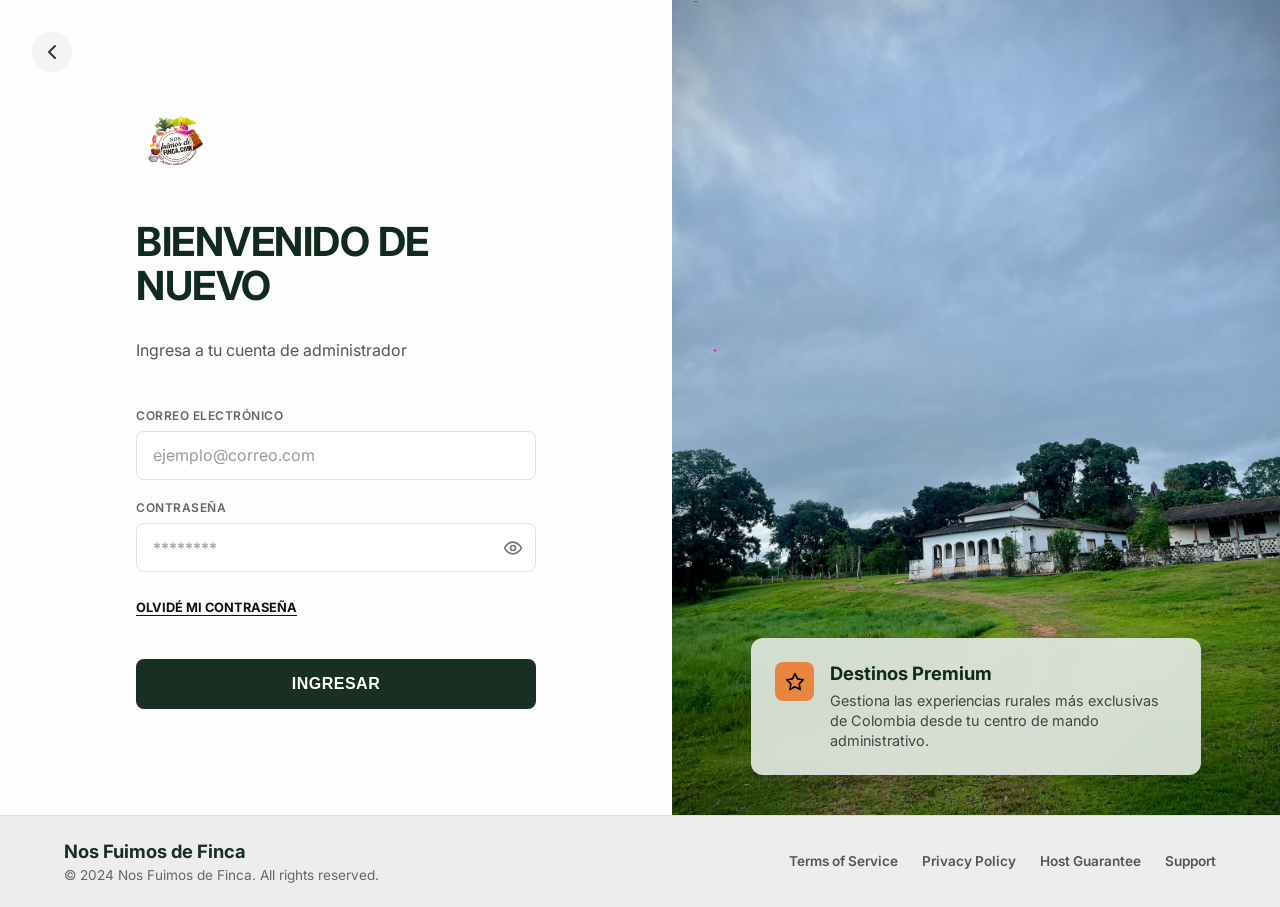
==== commit 027e63d1: "Footer of Login section" ====
--- a/frontend/src/pages/auth/login.html
+++ b/frontend/src/pages/auth/login.html
@@ -45,10 +45,8 @@
                     
                     <a href="#" class="forgot-password">OLVIDÉ MI CONTRASEÑA</a>
                     
-                    <button type="submit" class="btn-submit">INGRESAR</button>
+                <button type="submit" class="btn-submit">INGRESAR</button>
                 </form>
-                
-                <p class="login-footer">© 2024 NOS FUIMOS DE FINCA — PANEL DE CONTROL</p>
             </div>
         </div>
         
@@ -71,6 +69,19 @@
         </div>
     </main>
 
+    <footer class="global-footer">
+        <div class="footer-left">
+            <h2>Nos Fuimos de Finca</h2>
+            <p>© 2024 Nos Fuimos de Finca. All rights reserved.</p>
+        </div>
+        <div class="footer-right">
+            <a href="#">Terms of Service</a>
+            <a href="#">Privacy Policy</a>
+            <a href="#">Host Guarantee</a>
+            <a href="#">Support</a>
+        </div>
+    </footer>
+
     <script src="login.js" defer></script>
 </body>
 
--- a/frontend/src/pages/auth/login.css
+++ b/frontend/src/pages/auth/login.css
@@ -23,7 +23,7 @@
 ========================================= */
 .auth-split {
     display: flex;
-    min-height: 100vh;
+    min-height: calc(100vh - 85px);
     width: 100%;
 }
 
@@ -183,13 +183,46 @@
     background-color: #101c15;
 }
 
-.login-footer {
-    margin-top: 3rem;
-    font-size: 0.7rem;
-    font-weight: 500;
-    color: #888;
-    text-transform: uppercase;
-    letter-spacing: 0.5px;
+/* =========================================
+   GLOBAL FOOTER
+========================================= */
+.global-footer {
+    display: flex;
+    justify-content: space-between;
+    align-items: center;
+    background-color: #ededed;
+    padding: 1.5rem 5%;
+    border-top: 1px solid #ddd;
+    color: #444;
+}
+
+.footer-left h2 {
+    font-size: 1.15rem;
+    font-weight: 700;
+    color: #1a2f24;
+    margin-bottom: 0.3rem;
+}
+
+.footer-left p {
+    font-size: 0.85rem;
+    color: #666;
+}
+
+.footer-right {
+    display: flex;
+    gap: 1.5rem;
+}
+
+.footer-right a {
+    text-decoration: none;
+    color: #555;
+    font-size: 0.85rem;
+    font-weight: 600;
+    transition: color 0.2s;
+}
+
+.footer-right a:hover {
+    color: #1a2f24;
 }
 
 /* RIGHT SIDE - MEDIA */
@@ -285,4 +318,16 @@
     .login-title {
         font-size: 2rem; /* Título ligeramente más pequeño para evitar desbordes */
     }
+
+    .global-footer {
+        flex-direction: column;
+        align-items: flex-start;
+        gap: 1.5rem;
+        padding: 1.5rem 1rem;
+    }
+
+    .footer-right {
+        flex-wrap: wrap;
+        gap: 1rem;
+    }
 }
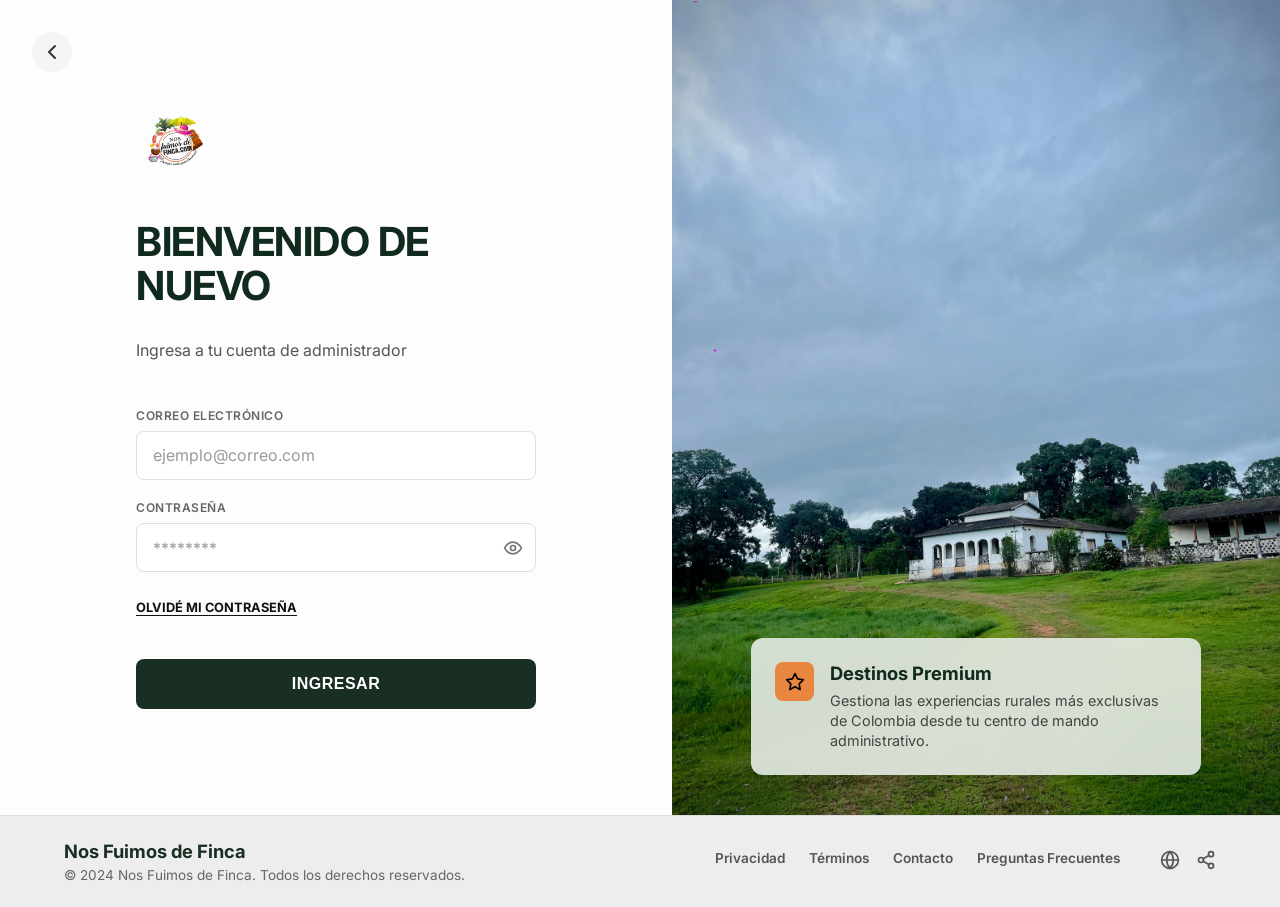
==== commit ac90752b: "Search nav bar, and error page, solving bugs with images too." ====
--- a/frontend/src/pages/auth/login.html
+++ b/frontend/src/pages/auth/login.html
@@ -8,7 +8,11 @@
     <meta http-equiv="X-UA-Compatible" content="ie=edge">
     <title>Nos Fuimos de Finca - Inicio de Sesión</title>
     <link href="https://fonts.googleapis.com/css2?family=Inter:wght@400;500;600;700&display=swap" rel="stylesheet">
+    <link rel="stylesheet" href="../../components/navbar.css">
+    <link rel="stylesheet" href="../../components/footer.css">
     <link rel="stylesheet" href="./login.css">
+    <script src="../../components/navbar.js" defer></script>
+    <script src="../../components/footer.js" defer></script>
 </head>
 
 <body>
@@ -69,18 +73,7 @@
         </div>
     </main>
 
-    <footer class="global-footer">
-        <div class="footer-left">
-            <h2>Nos Fuimos de Finca</h2>
-            <p>© 2024 Nos Fuimos de Finca. All rights reserved.</p>
-        </div>
-        <div class="footer-right">
-            <a href="#">Terms of Service</a>
-            <a href="#">Privacy Policy</a>
-            <a href="#">Host Guarantee</a>
-            <a href="#">Support</a>
-        </div>
-    </footer>
+    <global-footer></global-footer>
 
     <script src="login.js" defer></script>
 </body>
--- a/frontend/src/components/navbar.css
+++ b/frontend/src/components/navbar.css
@@ -0,0 +1,270 @@
+/* Contenedor de la barra de navegación */
+
+.ctx-c_nav {
+    width: 100%;
+    background-color: #ffffff;
+    border-bottom: 1px solid #d4d4d4;
+    position: sticky;
+    z-index: 10;
+}
+
+.ctx-nav_bar {
+    display: flex;
+    align-items: center;
+    margin: 0 auto;
+    padding: 1rem 5%;
+    gap: 1rem;
+}
+
+/* Logo */
+
+.ctx-c_nav_logo {
+    flex: 1;
+    display: flex;
+    justify-content: flex-start;
+}
+
+.ctx-c_nav_logo .logo img {
+    height: 80px;
+    width: auto;
+    object-fit: contain;
+}
+
+/* Main Navigation Links */
+
+
+.ctx-c_nav_main_options {
+    display: flex;
+    justify-content: center;
+}
+
+.ctx-options {
+    display: flex;
+    list-style: none;
+    gap: 2.5rem;
+}
+
+.ctx-options li {
+    list-style: none;
+}
+
+.ctx-options li a {
+    display: flex;
+    align-items: center;
+    gap: 0.5rem;
+    font-size: 0.95rem;
+    color: #666666;
+    text-decoration: none;
+    font-weight: 500;
+    white-space: nowrap;
+    padding: 0.5rem 1.2rem;
+    border-radius: 50px;
+    transition: all 0.3s ease;
+}
+
+.ctx-options li a:hover {
+    color: #0d1e16;
+    background-color: rgba(13, 30, 22, 0.05);
+    transform: translateY(-2px);
+}
+
+/* Active State matches the image */
+.ctx-options li.active a {
+    color: #ffffff;
+    font-weight: 600;
+    background-color: #0d1e16;
+    box-shadow: 0 4px 12px rgba(13, 30, 22, 0.2);
+}
+
+/* Right Actions (Button & Icons) */
+
+.ctx-c_nav_actions {
+    flex: 1;
+    display: flex;
+    align-items: center;
+    justify-content: flex-end;
+    gap: 1rem;
+}
+
+/* Publicar Button */
+
+.btn-dark {
+    background-color: #0d1e16;
+    color: #ffffff;
+    border: none;
+    padding: 0.5rem 1.25rem;
+    border-radius: 50px;
+    font-weight: 500;
+    font-size: 0.9rem;
+    cursor: pointer;
+    transition: background-color 0.2s ease;
+    white-space: nowrap;
+}
+
+.btn-dark:hover {
+    background-color: #1a3c2c;
+}
+
+/* Icons Wrapper */
+.nav-icons {
+    display: flex;
+    align-items: center;
+    gap: 0.8rem;
+}
+
+/* Dropdowns */
+.dropdown {
+    position: relative;
+}
+
+.dropdown-trigger {
+    cursor: pointer;
+    display: flex;
+    align-items: center;
+    justify-content: center;
+    color: #555;
+    transition: color 0.2s ease;
+    background: none;
+    border: none;
+    font-family: inherit;
+    font-size: inherit;
+}
+
+.dropdown-trigger:hover {
+    color: #111;
+}
+
+.menu-btn {
+    background-color: #f3f4f6;
+    padding: 0.4rem;
+    border-radius: 50%;
+    border: 1px solid #e5e7eb;
+    cursor: pointer;
+    display: flex;
+    align-items: center;
+    justify-content: center;
+}
+
+.menu-btn:hover {
+    box-shadow: 0 2px 5px rgba(0, 0, 0, 0.1);
+}
+
+.dropdown ul {
+    position: absolute;
+    top: 100%;
+    right: 0;
+    background: white;
+    list-style: none;
+    padding: 0.5rem 0;
+    margin-top: 0.5rem;
+    border-radius: 8px;
+    box-shadow: 0 4px 12px rgba(0, 0, 0, 0.1);
+    min-width: 150px;
+    z-index: 10;
+
+    visibility: hidden;
+    opacity: 0;
+    transform: translateY(10px);
+    transition: all 0.2s ease;
+}
+
+/* Puente invisible para mantener el hover en el espacio vacío */
+.dropdown ul::before {
+    content: '';
+    position: absolute;
+    top: -0.5rem;
+    left: 0;
+    width: 100%;
+    height: 0.5rem;
+}
+
+.dropdown:hover ul {
+    visibility: visible;
+    opacity: 1;
+    transform: translateY(0);
+}
+
+.dropdown ul li a {
+    display: block;
+    padding: 0.5rem 1rem;
+    color: #333;
+    text-decoration: none;
+    font-size: 0.9rem;
+}
+
+.dropdown ul li a:hover {
+    background-color: #f9f9f9;
+}
+
+/*  Responsive Design (Media Queries) */
+
+/* Tablet & Smaller Screens */
+@media screen and (max-width: 992px) {
+    .ctx-options {
+        gap: 1.5rem;
+    }
+
+    .ctx-nav_bar {
+        padding: 1rem 4%;
+    }
+}
+
+/* Mobile Devices */
+@media screen and (max-width: 768px) {
+    .ctx-c_nav_main_options {
+        order: 3;
+        flex: 1 1 100%;
+        margin-top: 1rem;
+        overflow-x: auto;
+        -webkit-overflow-scrolling: touch;
+        justify-content: flex-start;
+    }
+
+    /* Scrollbar styling para mobile */
+    .ctx-c_nav_main_options::-webkit-scrollbar {
+        height: 4px;
+    }
+
+    .ctx-c_nav_main_options::-webkit-scrollbar-thumb {
+        background: #e5e7eb;
+        border-radius: 4px;
+    }
+
+    .ctx-options {
+        gap: 1.5rem;
+        justify-content: flex-start;
+        width: max-content;
+        padding: 0.5rem 1rem 1rem 1rem;
+        margin: 0;
+    }
+
+    .ctx-options li a {
+        font-size: 1.15rem;
+        padding: 0.6rem 1.5rem;
+    }
+
+    .ctx-nav_bar {
+        padding: 0.8rem 1.5rem;
+        flex-wrap: wrap;
+    }
+
+    .btn-dark {
+        padding: 0.4rem 1rem;
+        font-size: 0.85rem;
+    }
+
+    .ctx-c_nav_logo .logo img {
+        height: 60px;
+        /* Scaled down slightly for mobile */
+    }
+}
+
+@media screen and (max-width: 480px) {
+    .ctx-nav_bar {
+        padding: 0.8rem 1rem;
+    }
+
+    .nav-icons {
+        gap: 0.5rem;
+    }
+}
--- a/frontend/src/components/footer.css
+++ b/frontend/src/components/footer.css
@@ -0,0 +1,56 @@
+/* =========================================
+   GLOBAL FOOTER COMPONENT
+========================================= */
+.global-footer {
+    display: flex;
+    justify-content: space-between;
+    align-items: center;
+    background-color: #ededed;
+    padding: 1.5rem 5%;
+    border-top: 1px solid #ddd;
+    color: #444;
+}
+
+.footer-left h2 {
+    font-size: 1.15rem;
+    font-weight: 700;
+    color: #1a2f24;
+    margin-bottom: 0.3rem;
+}
+
+.footer-left p {
+    font-size: 0.85rem;
+    color: #666;
+}
+
+.footer-right {
+    display: flex;
+    gap: 1.5rem;
+}
+
+.footer-right a {
+    text-decoration: none;
+    color: #555;
+    font-size: 0.85rem;
+    font-weight: 600;
+    transition: color 0.2s;
+}
+
+.footer-right a:hover {
+    color: #1a2f24;
+}
+
+/* Responsive Footer */
+@media screen and (max-width: 480px) {
+    .global-footer {
+        flex-direction: column;
+        align-items: flex-start;
+        gap: 1.5rem;
+        padding: 1.5rem 1rem;
+    }
+
+    .footer-right {
+        flex-wrap: wrap;
+        gap: 1rem;
+    }
+}
